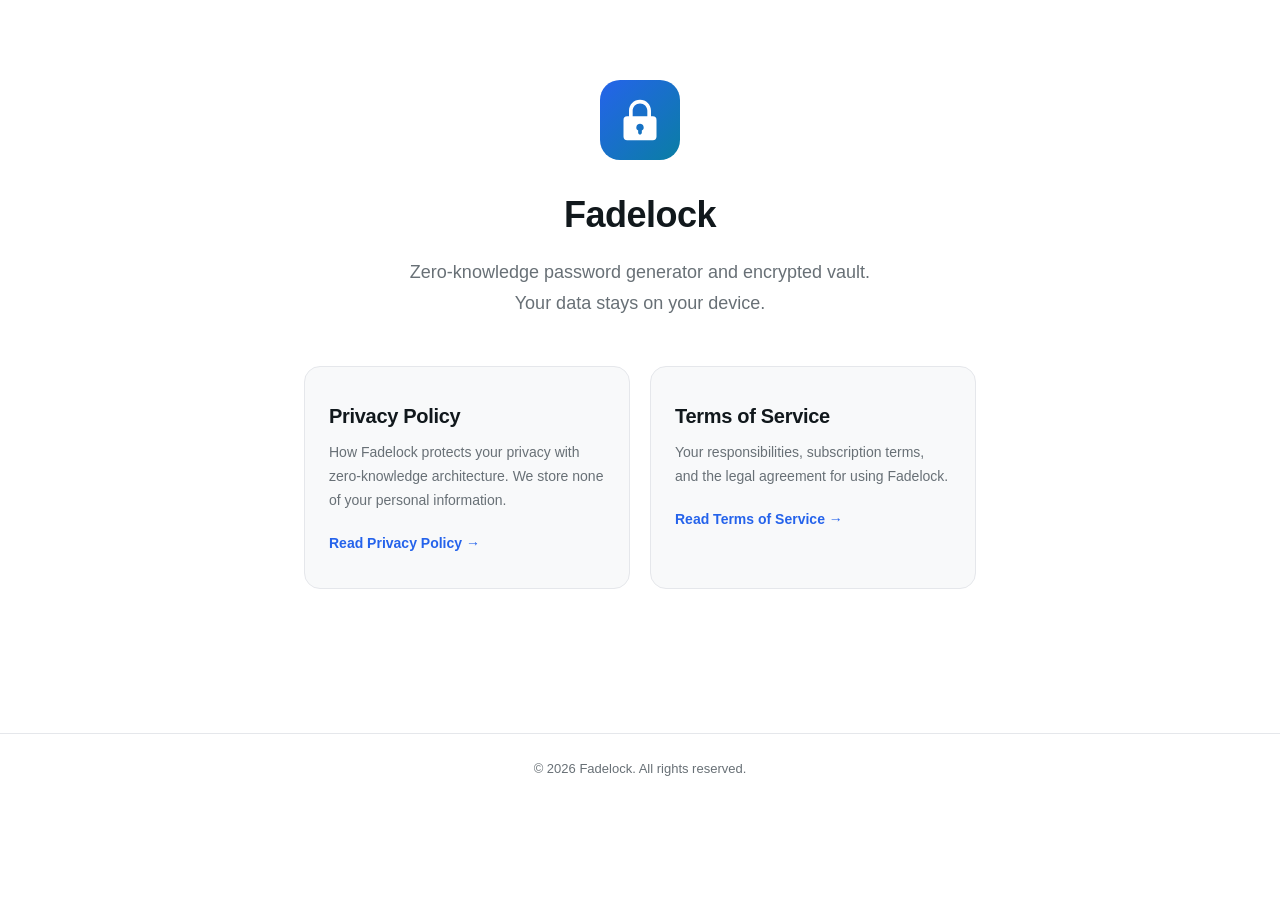
==== index.html @ 6b2c7a7b "Add Privacy Policy, Terms of Service, and landing page" ====
<!DOCTYPE html>
<html lang="en">
<head>
  <meta charset="UTF-8">
  <meta name="viewport" content="width=device-width, initial-scale=1.0">
  <title>Fadelock — Legal</title>
  <link rel="stylesheet" href="style.css">
</head>
<body>
  <div class="hero">
    <div class="hero-icon">
      <svg viewBox="0 0 24 24" xmlns="http://www.w3.org/2000/svg">
        <path d="M12 1C8.676 1 6 3.676 6 7v3H5a2 2 0 0 0-2 2v9a2 2 0 0 0 2 2h14a2 2 0 0 0 2-2v-9a2 2 0 0 0-2-2h-1V7c0-3.324-2.676-6-6-6zm0 2c2.276 0 4 1.724 4 4v3H8V7c0-2.276 1.724-4 4-4zm0 11a2 2 0 0 1 1 3.732V19a1 1 0 1 1-2 0v-1.268A2 2 0 0 1 12 14z"/>
      </svg>
    </div>
    <h1>Fadelock</h1>
    <p>Zero-knowledge password generator and encrypted vault. Your data stays on your device.</p>
  </div>

  <div class="cards">
    <a href="privacy-policy.html" class="card">
      <h2>Privacy Policy</h2>
      <p>How Fadelock protects your privacy with zero-knowledge architecture. We store none of your personal information.</p>
      <span class="arrow">Read Privacy Policy &rarr;</span>
    </a>
    <a href="terms-of-service.html" class="card">
      <h2>Terms of Service</h2>
      <p>Your responsibilities, subscription terms, and the legal agreement for using Fadelock.</p>
      <span class="arrow">Read Terms of Service &rarr;</span>
    </a>
  </div>

  <div class="footer">
    &copy; 2026 Fadelock. All rights reserved.
  </div>
</body>
</html>
---- style.css ----
:root {
  --bg: #ffffff;
  --fg: #11181C;
  --muted: #687076;
  --primary: #2563EB;
  --surface: #f8f9fa;
  --border: #e5e7eb;
  --accent: #0a7ea4;
}

@media (prefers-color-scheme: dark) {
  :root {
    --bg: #151718;
    --fg: #ECEDEE;
    --muted: #9BA1A6;
    --primary: #60a5fa;
    --surface: #1e2022;
    --border: #334155;
    --accent: #38bdf8;
  }
}

* {
  margin: 0;
  padding: 0;
  box-sizing: border-box;
}

body {
  font-family: -apple-system, BlinkMacSystemFont, "Segoe UI", Roboto, Helvetica, Arial, sans-serif;
  background: var(--bg);
  color: var(--fg);
  line-height: 1.7;
  font-size: 16px;
  -webkit-font-smoothing: antialiased;
}

.container {
  max-width: 720px;
  margin: 0 auto;
  padding: 48px 24px 80px;
}

.back-link {
  display: inline-block;
  margin-bottom: 32px;
  color: var(--primary);
  text-decoration: none;
  font-size: 14px;
  font-weight: 500;
}

.back-link:hover {
  text-decoration: underline;
}

h1 {
  font-size: 32px;
  font-weight: 700;
  margin-bottom: 8px;
  letter-spacing: -0.5px;
}

.subtitle {
  color: var(--muted);
  font-size: 14px;
  margin-bottom: 12px;
}

.effective-date {
  color: var(--muted);
  font-size: 13px;
  margin-bottom: 40px;
  padding-bottom: 24px;
  border-bottom: 1px solid var(--border);
}

h2 {
  font-size: 22px;
  font-weight: 600;
  margin-top: 48px;
  margin-bottom: 16px;
  letter-spacing: -0.3px;
}

h3 {
  font-size: 17px;
  font-weight: 600;
  margin-top: 28px;
  margin-bottom: 12px;
}

p {
  margin-bottom: 16px;
  color: var(--fg);
}

blockquote {
  background: var(--surface);
  border-left: 4px solid var(--accent);
  padding: 16px 20px;
  margin: 20px 0;
  border-radius: 0 8px 8px 0;
  font-size: 15px;
}

blockquote p {
  margin-bottom: 0;
}

blockquote strong {
  color: var(--fg);
}

table {
  width: 100%;
  border-collapse: collapse;
  margin: 20px 0;
  font-size: 14px;
  border-radius: 8px;
  overflow: hidden;
  border: 1px solid var(--border);
}

thead {
  background: var(--surface);
}

th {
  text-align: left;
  padding: 12px 16px;
  font-weight: 600;
  font-size: 13px;
  text-transform: uppercase;
  letter-spacing: 0.5px;
  color: var(--muted);
  border-bottom: 1px solid var(--border);
}

td {
  padding: 12px 16px;
  border-bottom: 1px solid var(--border);
  vertical-align: top;
}

tr:last-child td {
  border-bottom: none;
}

a {
  color: var(--primary);
  text-decoration: none;
}

a:hover {
  text-decoration: underline;
}

hr {
  border: none;
  border-top: 1px solid var(--border);
  margin: 48px 0;
}

.footer {
  margin-top: 64px;
  padding-top: 24px;
  border-top: 1px solid var(--border);
  color: var(--muted);
  font-size: 13px;
  text-align: center;
}

/* Landing page styles */
.hero {
  text-align: center;
  padding: 80px 24px 48px;
}

.hero-icon {
  width: 80px;
  height: 80px;
  margin: 0 auto 24px;
  background: linear-gradient(135deg, #2563EB, #0a7ea4);
  border-radius: 20px;
  display: flex;
  align-items: center;
  justify-content: center;
}

.hero-icon svg {
  width: 44px;
  height: 44px;
  fill: white;
}

.hero h1 {
  font-size: 36px;
  margin-bottom: 12px;
}

.hero p {
  color: var(--muted);
  font-size: 18px;
  max-width: 480px;
  margin: 0 auto;
}

.cards {
  display: flex;
  gap: 20px;
  max-width: 720px;
  margin: 0 auto;
  padding: 0 24px 80px;
}

.card {
  flex: 1;
  background: var(--surface);
  border: 1px solid var(--border);
  border-radius: 16px;
  padding: 32px 24px;
  text-decoration: none;
  color: var(--fg);
  transition: transform 0.15s ease, box-shadow 0.15s ease;
}

.card:hover {
  transform: translateY(-2px);
  box-shadow: 0 8px 24px rgba(0,0,0,0.08);
  text-decoration: none;
}

.card h2 {
  font-size: 20px;
  margin-top: 0;
  margin-bottom: 8px;
}

.card p {
  color: var(--muted);
  font-size: 14px;
  margin-bottom: 16px;
}

.card .arrow {
  color: var(--primary);
  font-size: 14px;
  font-weight: 600;
}

@media (max-width: 600px) {
  .cards {
    flex-direction: column;
  }
  .hero {
    padding: 48px 24px 32px;
  }
  .hero h1 {
    font-size: 28px;
  }
}
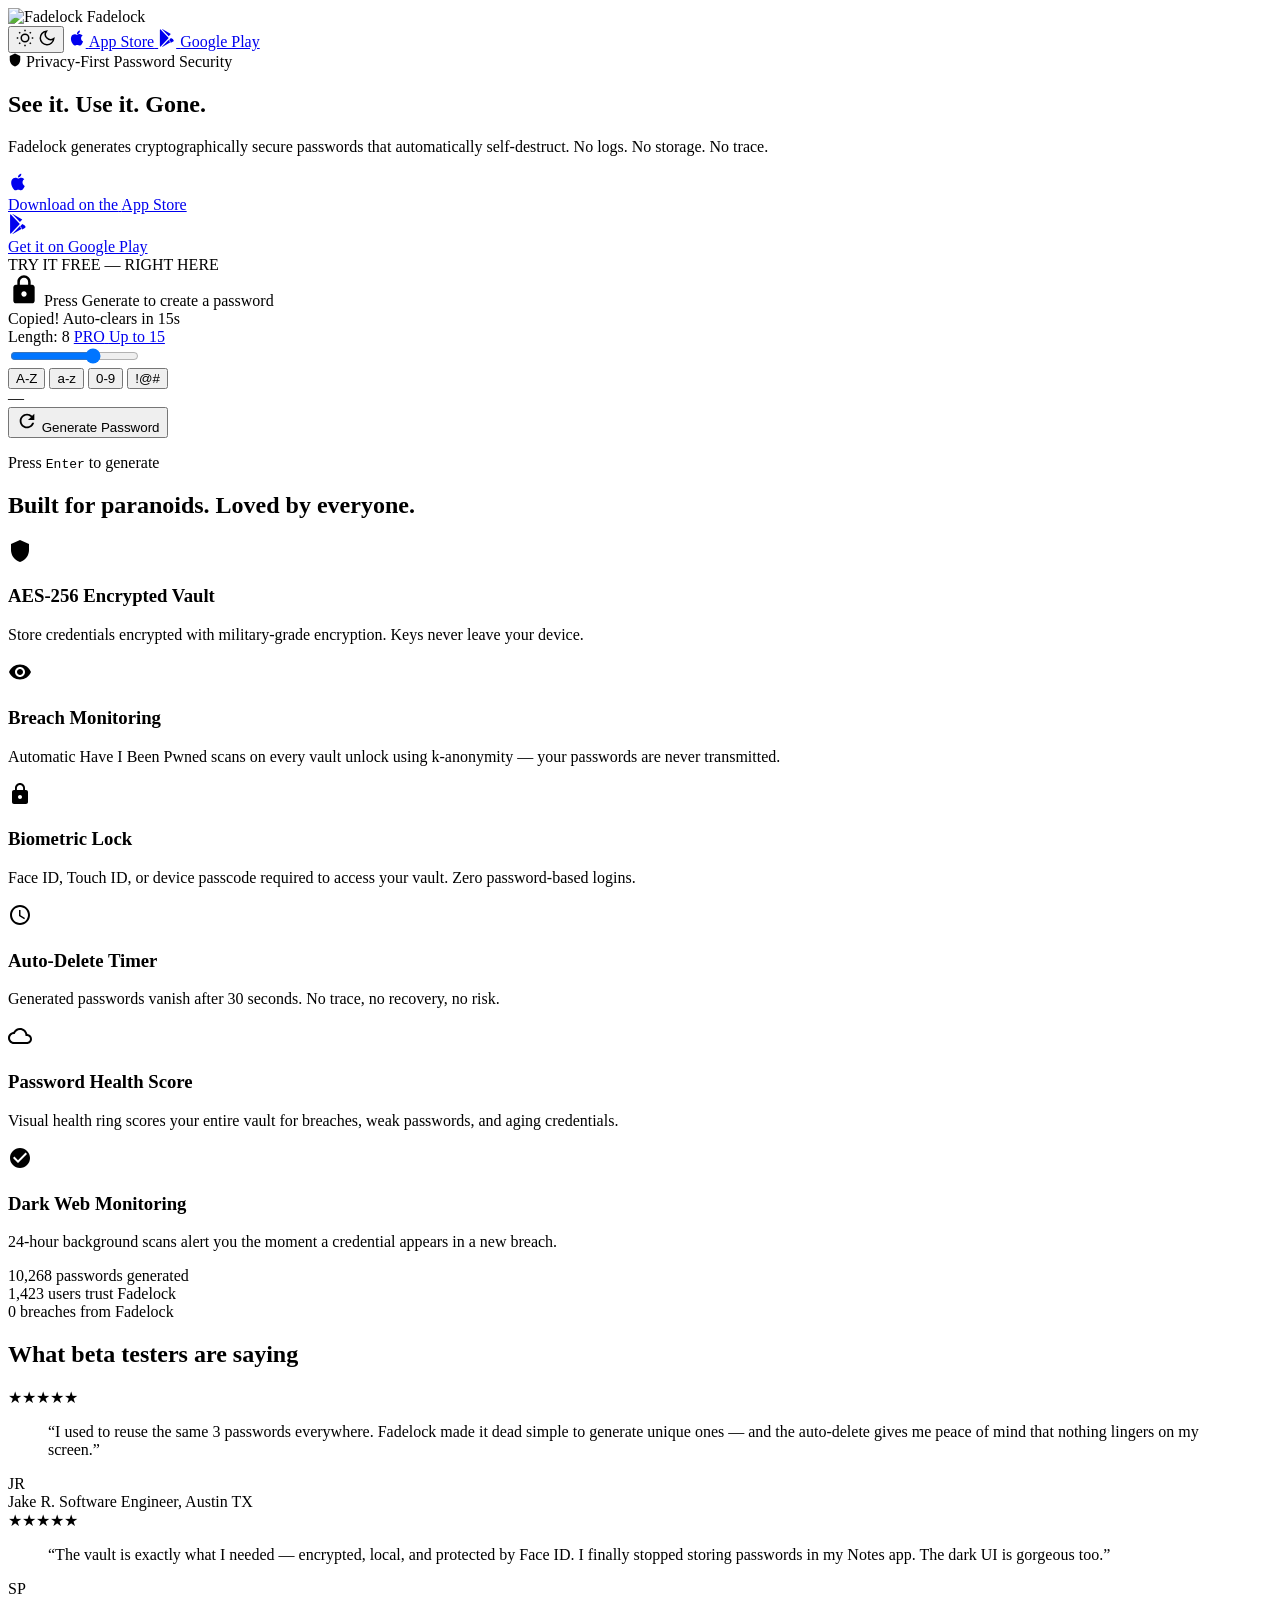
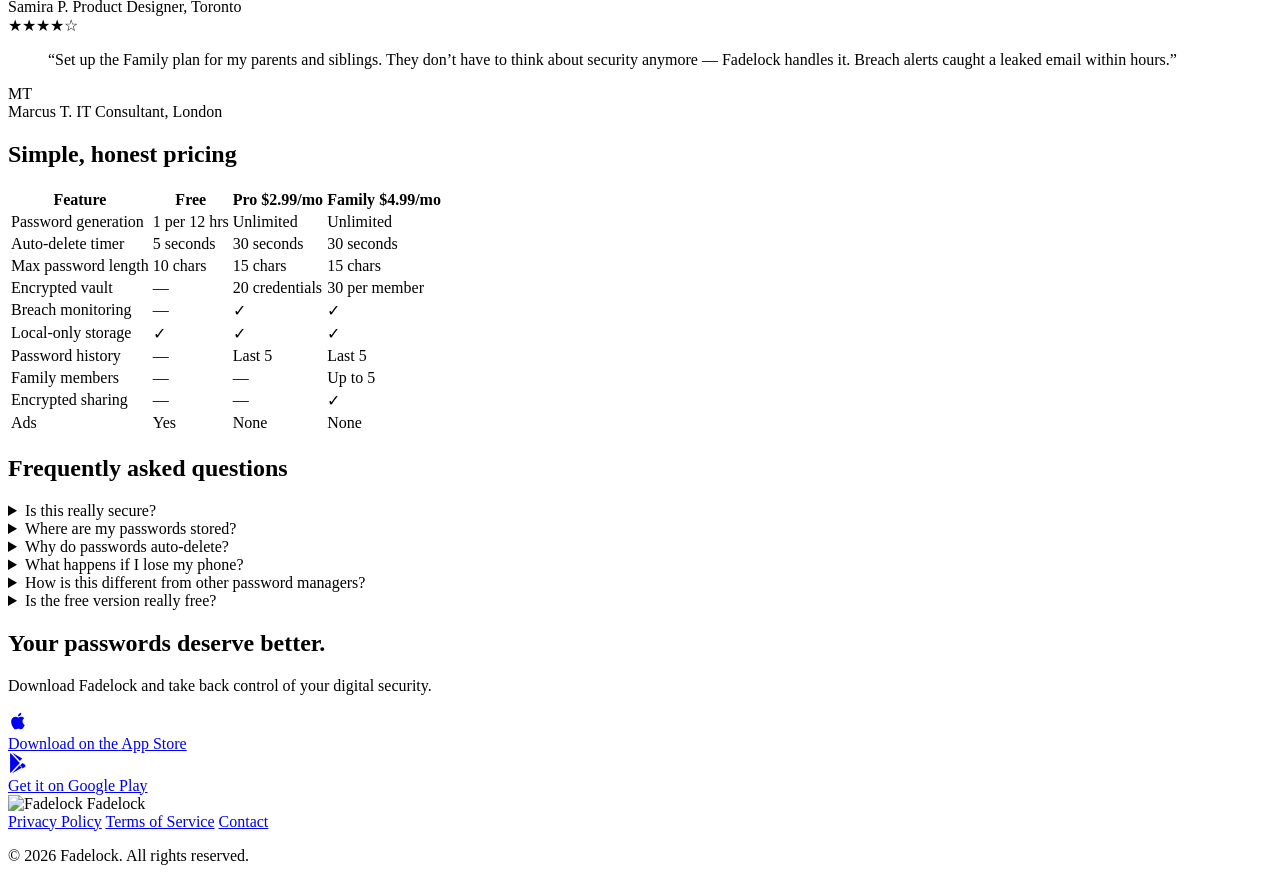
==== commit 7e4f65d0: "Update index.html" ====
--- a/index.html
+++ b/index.html
@@ -3,35 +3,691 @@
 <head>
   <meta charset="UTF-8">
   <meta name="viewport" content="width=device-width, initial-scale=1.0">
-  <title>Fadelock — Legal</title>
-  <link rel="stylesheet" href="style.css">
+  <title>Fadelock — Secure Password Generator</title>
+  <meta name="description" content="Generate cryptographically secure passwords that self-destruct. Free web password generator by Fadelock — zero-knowledge, no tracking, no accounts required.">
+  <meta name="keywords" content="password generator, secure password, random password, cryptographic, zero-knowledge, privacy, fadelock, encrypted vault">
+  <meta name="author" content="Fadelock">
+  <meta name="theme-color" content="#0D0F14">
+
+  <!-- Favicons -->
+  <link rel="icon" type="image/x-icon" href="favicon.ico">
+  <link rel="icon" type="image/png" sizes="32x32" href="favicon-32x32.png">
+  <link rel="icon" type="image/png" sizes="16x16" href="favicon-16x16.png">
+  <link rel="apple-touch-icon" sizes="180x180" href="apple-touch-icon.png">
+
+  <!-- Open Graph -->
+  <meta property="og:type" content="website">
+  <meta property="og:url" content="https://fadelock.app/">
+  <meta property="og:title" content="Fadelock — Secure Password Generator">
+  <meta property="og:description" content="Generate cryptographically secure passwords that self-destruct. Zero-knowledge, no tracking, no accounts. Download the app for unlimited generations and an encrypted vault.">
+  <meta property="og:image" content="https://fadelock.app/og-image.png">
+  <meta property="og:image:width" content="1200">
+  <meta property="og:image:height" content="630">
+  <meta property="og:site_name" content="Fadelock">
+
+  <!-- Twitter Card -->
+  <meta name="twitter:card" content="summary_large_image">
+  <meta name="twitter:title" content="Fadelock — Secure Password Generator">
+  <meta name="twitter:description" content="Generate cryptographically secure passwords that self-destruct. Zero-knowledge, no tracking, no accounts.">
+  <meta name="twitter:image" content="https://fadelock.app/og-image.png">
+
+  <!-- Canonical -->
+  <link rel="canonical" href="https://fadelock.app/">
+
+  <!-- JSON-LD Structured Data -->
+  <script type="application/ld+json">
+  {
+    "@context": "https://schema.org",
+    "@type": "WebApplication",
+    "name": "Fadelock Password Generator",
+    "url": "https://fadelock.app",
+    "description": "Generate cryptographically secure passwords that self-destruct. Zero-knowledge, no tracking, no accounts required.",
+    "applicationCategory": "SecurityApplication",
+    "operatingSystem": "Web",
+    "offers": {
+      "@type": "Offer",
+      "price": "0",
+      "priceCurrency": "USD"
+    },
+    "author": {
+      "@type": "Organization",
+      "name": "Fadelock",
+      "url": "https://fadelock.app",
+      "email": "fadelockapp@gmail.com"
+    },
+    "softwareApplication": [
+      {
+        "@type": "MobileApplication",
+        "name": "Fadelock",
+        "operatingSystem": "iOS",
+        "applicationCategory": "SecurityApplication",
+        "downloadUrl": "https://apps.apple.com/app/fadelock"
+      },
+      {
+        "@type": "MobileApplication",
+        "name": "Fadelock",
+        "operatingSystem": "Android",
+        "applicationCategory": "SecurityApplication",
+        "downloadUrl": "https://play.google.com/store/apps/details?id=com.Security340.fadelock"
+      }
+    ]
+  }
+  </script>
+
+  <!-- =============================================
+       Google Analytics 4
+       REPLACE "GA_MEASUREMENT_ID" with your actual ID (e.g., G-XXXXXXXXXX)
+       Find it at: https://analytics.google.com > Admin > Data Streams > Measurement ID
+       ============================================= -->
+  <script async src="https://www.googletagmanager.com/gtag/js?id=GA_MEASUREMENT_ID"></script>
+  <script>
+    window.dataLayer = window.dataLayer || [];
+    function gtag(){dataLayer.push(arguments);}
+    gtag('js', new Date());
+    gtag('config', 'GA_MEASUREMENT_ID');
+  </script>
+
+  <!-- =============================================
+       Google AdSense
+       REPLACE "ca-pub-XXXXXXXXXXXXXXXX" with your publisher ID
+       Find it at: https://adsense.google.com > Account > Publisher ID
+       ============================================= -->
+  <script async src="https://pagead2.googlesyndication.com/pagead/js/adsbygoogle.js?client=ca-pub-XXXXXXXXXXXXXXXX" crossorigin="anonymous"></script>
+
+  <!-- Fonts & Styles -->
+  <link rel="preconnect" href="https://fonts.googleapis.com">
+  <link rel="preconnect" href="https://fonts.gstatic.com" crossorigin>
+  <link href="https://fonts.googleapis.com/css2?family=Inter:wght@400;500;600;700;800;900&display=swap" rel="stylesheet">
+  <link rel="stylesheet" href="styles.css">
 </head>
 <body>
-  <div class="hero">
-    <div class="hero-icon">
-      <svg viewBox="0 0 24 24" xmlns="http://www.w3.org/2000/svg">
-        <path d="M12 1C8.676 1 6 3.676 6 7v3H5a2 2 0 0 0-2 2v9a2 2 0 0 0 2 2h14a2 2 0 0 0 2-2v-9a2 2 0 0 0-2-2h-1V7c0-3.324-2.676-6-6-6zm0 2c2.276 0 4 1.724 4 4v3H8V7c0-2.276 1.724-4 4-4zm0 11a2 2 0 0 1 1 3.732V19a1 1 0 1 1-2 0v-1.268A2 2 0 0 1 12 14z"/>
-      </svg>
-    </div>
-    <h1>Fadelock</h1>
-    <p>Zero-knowledge password generator and encrypted vault. Your data stays on your device.</p>
+  <!-- Header with store links -->
+  <header class="header">
+    <div class="header-inner">
+      <div class="header-brand">
+        <img src="icon.png" alt="Fadelock" class="header-logo">
+        <span class="header-title">Fadelock</span>
+      </div>
+      <div class="header-links">
+        <button id="themeToggle" class="theme-toggle" title="Toggle light/dark mode" aria-label="Toggle theme">
+          <svg class="theme-icon-sun" viewBox="0 0 24 24" width="18" height="18" fill="none" stroke="currentColor" stroke-width="2"><circle cx="12" cy="12" r="5"/><line x1="12" y1="1" x2="12" y2="3"/><line x1="12" y1="21" x2="12" y2="23"/><line x1="4.22" y1="4.22" x2="5.64" y2="5.64"/><line x1="18.36" y1="18.36" x2="19.78" y2="19.78"/><line x1="1" y1="12" x2="3" y2="12"/><line x1="21" y1="12" x2="23" y2="12"/><line x1="4.22" y1="19.78" x2="5.64" y2="18.36"/><line x1="18.36" y1="5.64" x2="19.78" y2="4.22"/></svg>
+          <svg class="theme-icon-moon" viewBox="0 0 24 24" width="18" height="18" fill="none" stroke="currentColor" stroke-width="2"><path d="M21 12.79A9 9 0 1 1 11.21 3 7 7 0 0 0 21 12.79z"/></svg>
+        </button>
+        <a href="https://apps.apple.com/app/fadelock" target="_blank" rel="noopener" class="store-btn apple-btn" title="Download on the App Store">
+          <svg viewBox="0 0 24 24" width="18" height="18" fill="currentColor"><path d="M18.71 19.5c-.83 1.24-1.71 2.45-3.05 2.47-1.34.03-1.77-.79-3.29-.79-1.53 0-2 .77-3.27.82-1.31.05-2.3-1.32-3.14-2.53C4.25 17 2.94 12.45 4.7 9.39c.87-1.52 2.43-2.48 4.12-2.51 1.28-.02 2.5.87 3.29.87.78 0 2.26-1.07 3.8-.91.65.03 2.47.26 3.64 1.98-.09.06-2.17 1.28-2.15 3.81.03 3.02 2.65 4.03 2.68 4.04-.03.07-.42 1.44-1.38 2.83M13 3.5c.73-.83 1.94-1.46 2.94-1.5.13 1.17-.34 2.35-1.04 3.19-.69.85-1.83 1.51-2.95 1.42-.15-1.15.41-2.35 1.05-3.11z"/></svg>
+          <span>App Store</span>
+        </a>
+        <a href="https://play.google.com/store/apps/details?id=com.Security340.fadelock" target="_blank" rel="noopener" class="store-btn google-btn" title="Get it on Google Play">
+          <svg viewBox="0 0 24 24" width="18" height="18" fill="currentColor"><path d="M3.18 23.75c-.36-.17-.68-.52-.68-1.06V1.31c0-.54.32-.89.68-1.06l11.06 11.75L3.18 23.75zm1.4.87l12.52-7.24-2.76-2.93L4.58 24.62zm15.6-10.38c.6.34.82.82.82 1.26s-.22.92-.82 1.26l-2.96 1.71-3.03-3.22 3.03-3.22 2.96 1.71v.5zM4.58-.62l9.76 10.17 2.76-2.93L4.58-.62z"/></svg>
+          <span>Google Play</span>
+        </a>
+      </div>
+    </div>
+  </header>
+
+  <!-- Top ad banner -->
+  <div class="ad-slot ad-slot-top">
+    <ins class="adsbygoogle"
+         style="display:block"
+         data-ad-client="ca-pub-XXXXXXXXXXXXXXXX"
+         data-ad-slot="TOP_AD_SLOT_ID"
+         data-ad-format="auto"
+         data-full-width-responsive="true"></ins>
+    <script>(adsbygoogle = window.adsbygoogle || []).push({});</script>
   </div>
 
-  <div class="cards">
-    <a href="privacy-policy.html" class="card">
-      <h2>Privacy Policy</h2>
-      <p>How Fadelock protects your privacy with zero-knowledge architecture. We store none of your personal information.</p>
-      <span class="arrow">Read Privacy Policy &rarr;</span>
-    </a>
-    <a href="terms-of-service.html" class="card">
-      <h2>Terms of Service</h2>
-      <p>Your responsibilities, subscription terms, and the legal agreement for using Fadelock.</p>
-      <span class="arrow">Read Terms of Service &rarr;</span>
-    </a>
+  <!-- Hero Section -->
+  <section class="hero">
+    <div class="hero-inner">
+      <div class="hero-badge">
+        <svg viewBox="0 0 24 24" width="14" height="14" fill="currentColor"><path d="M12 1L3 5v6c0 5.55 3.84 10.74 9 12 5.16-1.26 9-6.45 9-12V5l-9-4z"/></svg>
+        <span>Privacy-First Password Security</span>
+      </div>
+      <h1 class="hero-title">See it. Use it. <span class="hero-accent">Gone.</span></h1>
+      <p class="hero-subtitle">Fadelock generates cryptographically secure passwords that automatically self-destruct. No logs. No storage. No trace.</p>
+      <div class="hero-store-buttons">
+        <a href="https://apps.apple.com/app/fadelock" target="_blank" rel="noopener" class="hero-store-btn">
+          <svg viewBox="0 0 24 24" width="20" height="20" fill="currentColor"><path d="M18.71 19.5c-.83 1.24-1.71 2.45-3.05 2.47-1.34.03-1.77-.79-3.29-.79-1.53 0-2 .77-3.27.82-1.31.05-2.3-1.32-3.14-2.53C4.25 17 2.94 12.45 4.7 9.39c.87-1.52 2.43-2.48 4.12-2.51 1.28-.02 2.5.87 3.29.87.78 0 2.26-1.07 3.8-.91.65.03 2.47.26 3.64 1.98-.09.06-2.17 1.28-2.15 3.81.03 3.02 2.65 4.03 2.68 4.04-.03.07-.42 1.44-1.38 2.83M13 3.5c.73-.83 1.94-1.46 2.94-1.5.13 1.17-.34 2.35-1.04 3.19-.69.85-1.83 1.51-2.95 1.42-.15-1.15.41-2.35 1.05-3.11z"/></svg>
+          <div class="hero-store-text">
+            <span class="hero-store-small">Download on the</span>
+            <span class="hero-store-name">App Store</span>
+          </div>
+        </a>
+        <a href="https://play.google.com/store/apps/details?id=com.Security340.fadelock" target="_blank" rel="noopener" class="hero-store-btn">
+          <svg viewBox="0 0 24 24" width="20" height="20" fill="currentColor"><path d="M3.18 23.75c-.36-.17-.68-.52-.68-1.06V1.31c0-.54.32-.89.68-1.06l11.06 11.75L3.18 23.75zm1.4.87l12.52-7.24-2.76-2.93L4.58 24.62zm15.6-10.38c.6.34.82.82.82 1.26s-.22.92-.82 1.26l-2.96 1.71-3.03-3.22 3.03-3.22 2.96 1.71v.5zM4.58-.62l9.76 10.17 2.76-2.93L4.58-.62z"/></svg>
+          <div class="hero-store-text">
+            <span class="hero-store-small">Get it on</span>
+            <span class="hero-store-name">Google Play</span>
+          </div>
+        </a>
+      </div>
+    </div>
+  </section>
+
+  <!-- Main content -->
+  <main class="main">
+    <div class="content-wrapper">
+      <!-- Left sidebar ad (desktop only) -->
+      <aside class="ad-slot ad-slot-sidebar ad-slot-left">
+        <ins class="adsbygoogle"
+             style="display:block"
+             data-ad-client="ca-pub-XXXXXXXXXXXXXXXX"
+             data-ad-slot="LEFT_SIDEBAR_AD_SLOT_ID"
+             data-ad-format="vertical"
+             data-full-width-responsive="false"></ins>
+        <script>(adsbygoogle = window.adsbygoogle || []).push({});</script>
+      </aside>
+
+      <!-- Generator card -->
+      <section class="generator-section">
+        <div class="section-label">TRY IT FREE &mdash; RIGHT HERE</div>
+        <div class="generator-card">
+          <!-- Password display -->
+          <div class="password-display" id="passwordDisplay">
+            <div class="password-empty" id="passwordEmpty">
+              <svg viewBox="0 0 24 24" width="32" height="32" fill="currentColor" class="lock-icon"><path d="M18 8h-1V6c0-2.76-2.24-5-5-5S7 3.24 7 6v2H6c-1.1 0-2 .9-2 2v10c0 1.1.9 2 2 2h12c1.1 0 2-.9 2-2V10c0-1.1-.9-2-2-2zM12 17c-1.1 0-2-.9-2-2s.9-2 2-2 2 .9 2 2-.9 2-2 2zm3.1-9H8.9V6c0-1.71 1.39-3.1 3.1-3.1s3.1 1.39 3.1 3.1v2z"/></svg>
+              <span>Press Generate to create a password</span>
+            </div>
+            <div class="password-value-wrapper" id="passwordWrapper" style="display:none;">
+              <span class="password-value" id="passwordValue"></span>
+              <button class="copy-btn" id="copyBtn" title="Copy to clipboard">
+                <svg class="copy-icon-copy" viewBox="0 0 24 24" width="20" height="20" fill="currentColor"><path d="M16 1H4c-1.1 0-2 .9-2 2v14h2V3h12V1zm3 4H8c-1.1 0-2 .9-2 2v14c0 1.1.9 2 2 2h11c1.1 0 2-.9 2-2V7c0-1.1-.9-2-2-2zm0 16H8V7h11v14z"/></svg>
+                <svg class="copy-icon-check" viewBox="0 0 24 24" width="20" height="20" fill="currentColor"><path d="M9 16.17L4.83 12l-1.42 1.41L9 19 21 7l-1.41-1.41L9 16.17z"/></svg>
+              </button>
+            </div>
+            <div class="copy-toast" id="copyToast">Copied! Auto-clears in 15s</div>
+          </div>
+
+          <!-- Timer bar -->
+          <div class="timer-bar-container" id="timerBarContainer" style="display:none;">
+            <div class="timer-bar" id="timerBar"></div>
+            <span class="timer-text" id="timerText">5s</span>
+          </div>
+
+
+          <!-- Length slider -->
+          <div class="control-group">
+            <div class="control-label-row">
+              <label class="control-label">Length: <span class="length-value" id="lengthValue">8</span></label>
+              <a href="#download" class="pro-badge-link">
+                <span class="pro-badge">PRO</span>
+                <span class="pro-badge-text">Up to 15</span>
+              </a>
+            </div>
+            <input type="range" id="lengthSlider" min="4" max="10" value="8" class="length-slider">
+          </div>
+
+          <!-- Character toggles -->
+          <div class="control-group">
+            <div class="toggle-grid">
+              <button class="toggle-chip active" id="toggleUpper" data-option="uppercase">A-Z</button>
+              <button class="toggle-chip active" id="toggleLower" data-option="lowercase">a-z</button>
+              <button class="toggle-chip active" id="toggleNumbers" data-option="numbers">0-9</button>
+              <button class="toggle-chip" id="toggleSymbols" data-option="symbols">!@#</button>
+            </div>
+          </div>
+
+          <!-- Strength indicator -->
+          <div class="strength-row" id="strengthRow">
+            <div class="strength-inline">
+              <div class="strength-segments">
+                <div class="strength-segment" id="seg1"></div>
+                <div class="strength-segment" id="seg2"></div>
+                <div class="strength-segment" id="seg3"></div>
+                <div class="strength-segment" id="seg4"></div>
+              </div>
+              <span class="strength-label" id="strengthLabel" title="">&mdash;</span>
+            </div>
+          </div>
+
+          <!-- Generate button / Cooldown -->
+          <div class="generate-area">
+            <button class="generate-btn" id="generateBtn">
+              <svg viewBox="0 0 24 24" width="22" height="22" fill="currentColor"><path d="M17.65 6.35A7.958 7.958 0 0012 4c-4.42 0-7.99 3.58-7.99 8s3.57 8 7.99 8c3.73 0 6.84-2.55 7.73-6h-2.08A5.99 5.99 0 0112 18c-3.31 0-6-2.69-6-6s2.69-6 6-6c1.66 0 3.14.69 4.22 1.78L13 11h7V4l-2.35 2.35z"/></svg>
+              <span>Generate Password</span>
+            </button>
+            <p class="keyboard-hint">Press <kbd>Enter</kbd> to generate</p>
+            <div class="cooldown-display" id="cooldownDisplay" style="display:none;">
+              <div class="cooldown-icon">
+                <svg viewBox="0 0 24 24" width="24" height="24" fill="currentColor"><path d="M11.99 2C6.47 2 2 6.48 2 12s4.47 10 9.99 10C17.52 22 22 17.52 22 12S17.52 2 11.99 2zM12 20c-4.42 0-8-3.58-8-8s3.58-8 8-8 8 3.58 8 8-3.58 8-8 8zm.5-13H11v6l5.25 3.15.75-1.23-4.5-2.67z"/></svg>
+              </div>
+              <div class="cooldown-info">
+                <span class="cooldown-label">Next generation available in</span>
+                <span class="cooldown-timer" id="cooldownTimer">00:00:00</span>
+              </div>
+            </div>
+          </div>
+        </div>
+
+        <!-- Middle ad (mobile only) -->
+        <div class="ad-slot ad-slot-middle">
+          <ins class="adsbygoogle"
+               style="display:block"
+               data-ad-client="ca-pub-XXXXXXXXXXXXXXXX"
+               data-ad-slot="MIDDLE_AD_SLOT_ID"
+               data-ad-format="auto"
+               data-full-width-responsive="true"></ins>
+          <script>(adsbygoogle = window.adsbygoogle || []).push({});</script>
+        </div>
+      </section>
+
+      <!-- Right sidebar ad (desktop only) -->
+      <aside class="ad-slot ad-slot-sidebar ad-slot-right">
+        <ins class="adsbygoogle"
+             style="display:block"
+             data-ad-client="ca-pub-XXXXXXXXXXXXXXXX"
+             data-ad-slot="RIGHT_SIDEBAR_AD_SLOT_ID"
+             data-ad-format="vertical"
+             data-full-width-responsive="false"></ins>
+        <script>(adsbygoogle = window.adsbygoogle || []).push({});</script>
+      </aside>
+    </div>
+  </main>
+
+  <!-- Features Section -->
+  <section class="features-section">
+    <h2 class="section-title">Built for paranoids. Loved by everyone.</h2>
+    <div class="features-grid">
+      <div class="feature-card">
+        <div class="feature-icon feature-icon-blue">
+          <svg viewBox="0 0 24 24" width="24" height="24" fill="currentColor"><path d="M12 1L3 5v6c0 5.55 3.84 10.74 9 12 5.16-1.26 9-6.45 9-12V5l-9-4z"/></svg>
+        </div>
+        <h3>AES-256 Encrypted Vault</h3>
+        <p>Store credentials encrypted with military-grade encryption. Keys never leave your device.</p>
+      </div>
+      <div class="feature-card">
+        <div class="feature-icon feature-icon-green">
+          <svg viewBox="0 0 24 24" width="24" height="24" fill="currentColor"><path d="M12 4.5C7 4.5 2.73 7.61 1 12c1.73 4.39 6 7.5 11 7.5s9.27-3.11 11-7.5c-1.73-4.39-6-7.5-11-7.5zM12 17c-2.76 0-5-2.24-5-5s2.24-5 5-5 5 2.24 5 5-2.24 5-5 5zm0-8c-1.66 0-3 1.34-3 3s1.34 3 3 3 3-1.34 3-3-1.34-3-3-3z"/></svg>
+        </div>
+        <h3>Breach Monitoring</h3>
+        <p>Automatic Have I Been Pwned scans on every vault unlock using k-anonymity — your passwords are never transmitted.</p>
+      </div>
+      <div class="feature-card">
+        <div class="feature-icon feature-icon-purple">
+          <svg viewBox="0 0 24 24" width="24" height="24" fill="currentColor"><path d="M18 8h-1V6c0-2.76-2.24-5-5-5S7 3.24 7 6v2H6c-1.1 0-2 .9-2 2v10c0 1.1.9 2 2 2h12c1.1 0 2-.9 2-2V10c0-1.1-.9-2-2-2zM12 17c-1.1 0-2-.9-2-2s.9-2 2-2 2 .9 2 2-.9 2-2 2zm3.1-9H8.9V6c0-1.71 1.39-3.1 3.1-3.1s3.1 1.39 3.1 3.1v2z"/></svg>
+        </div>
+        <h3>Biometric Lock</h3>
+        <p>Face ID, Touch ID, or device passcode required to access your vault. Zero password-based logins.</p>
+      </div>
+      <div class="feature-card">
+        <div class="feature-icon feature-icon-yellow">
+          <svg viewBox="0 0 24 24" width="24" height="24" fill="currentColor"><path d="M11.99 2C6.47 2 2 6.48 2 12s4.47 10 9.99 10C17.52 22 22 17.52 22 12S17.52 2 11.99 2zM12 20c-4.42 0-8-3.58-8-8s3.58-8 8-8 8 3.58 8 8-3.58 8-8 8zm.5-13H11v6l5.25 3.15.75-1.23-4.5-2.67z"/></svg>
+        </div>
+        <h3>Auto-Delete Timer</h3>
+        <p>Generated passwords vanish after 30 seconds. No trace, no recovery, no risk.</p>
+      </div>
+      <div class="feature-card">
+        <div class="feature-icon feature-icon-red">
+          <svg viewBox="0 0 24 24" width="24" height="24" fill="currentColor"><path d="M19.35 10.04C18.67 6.59 15.64 4 12 4 9.11 4 6.6 5.64 5.35 8.04 2.34 8.36 0 10.91 0 14c0 3.31 2.69 6 6 6h13c2.76 0 5-2.24 5-5 0-2.64-2.05-4.78-4.65-4.96zM19 18H6c-2.21 0-4-1.79-4-4s1.79-4 4-4h.71C7.37 7.69 9.48 6 12 6c3.04 0 5.5 2.46 5.5 5.5v.5H19c1.66 0 3 1.34 3 3s-1.34 3-3 3z"/></svg>
+        </div>
+        <h3>Password Health Score</h3>
+        <p>Visual health ring scores your entire vault for breaches, weak passwords, and aging credentials.</p>
+      </div>
+      <div class="feature-card">
+        <div class="feature-icon feature-icon-cyan">
+          <svg viewBox="0 0 24 24" width="24" height="24" fill="currentColor"><path d="M12 2C6.48 2 2 6.48 2 12s4.48 10 10 10 10-4.48 10-10S17.52 2 12 2zm-2 15l-5-5 1.41-1.41L10 14.17l7.59-7.59L19 8l-9 9z"/></svg>
+        </div>
+        <h3>Dark Web Monitoring</h3>
+        <p>24-hour background scans alert you the moment a credential appears in a new breach.</p>
+      </div>
+    </div>
+  </section>
+
+  <!-- Social Proof Counter -->
+  <section class="social-proof">
+    <div class="social-proof-inner">
+      <div class="proof-stat">
+        <span class="proof-number" id="passwordCount">0</span>
+        <span class="proof-label">passwords generated</span>
+      </div>
+      <div class="proof-stat">
+        <span class="proof-number" id="userCount">0</span>
+        <span class="proof-label">users trust Fadelock</span>
+      </div>
+      <div class="proof-stat">
+        <span class="proof-number">0</span>
+        <span class="proof-label">breaches from Fadelock</span>
+      </div>
+    </div>
+  </section>
+
+  <!-- Testimonials Section -->
+  <section class="testimonials-section">
+    <h2 class="section-title">What beta testers are saying</h2>
+    <div class="testimonials-grid">
+      <div class="testimonial-card">
+        <div class="testimonial-stars">&#9733;&#9733;&#9733;&#9733;&#9733;</div>
+        <blockquote class="testimonial-quote">&ldquo;I used to reuse the same 3 passwords everywhere. Fadelock made it dead simple to generate unique ones &mdash; and the auto-delete gives me peace of mind that nothing lingers on my screen.&rdquo;</blockquote>
+        <div class="testimonial-author">
+          <div class="testimonial-avatar">JR</div>
+          <div class="testimonial-info">
+            <span class="testimonial-name">Jake R.</span>
+            <span class="testimonial-role">Software Engineer, Austin TX</span>
+          </div>
+        </div>
+      </div>
+      <div class="testimonial-card">
+        <div class="testimonial-stars">&#9733;&#9733;&#9733;&#9733;&#9733;</div>
+        <blockquote class="testimonial-quote">&ldquo;The vault is exactly what I needed &mdash; encrypted, local, and protected by Face ID. I finally stopped storing passwords in my Notes app. The dark UI is gorgeous too.&rdquo;</blockquote>
+        <div class="testimonial-author">
+          <div class="testimonial-avatar">SP</div>
+          <div class="testimonial-info">
+            <span class="testimonial-name">Samira P.</span>
+            <span class="testimonial-role">Product Designer, Toronto</span>
+          </div>
+        </div>
+      </div>
+      <div class="testimonial-card">
+        <div class="testimonial-stars">&#9733;&#9733;&#9733;&#9733;&#9734;</div>
+        <blockquote class="testimonial-quote">&ldquo;Set up the Family plan for my parents and siblings. They don&rsquo;t have to think about security anymore &mdash; Fadelock handles it. Breach alerts caught a leaked email within hours.&rdquo;</blockquote>
+        <div class="testimonial-author">
+          <div class="testimonial-avatar">MT</div>
+          <div class="testimonial-info">
+            <span class="testimonial-name">Marcus T.</span>
+            <span class="testimonial-role">IT Consultant, London</span>
+          </div>
+        </div>
+      </div>
+    </div>
+  </section>
+
+  <!-- Pricing Section -->
+  <section class="pricing-section">
+    <h2 class="section-title">Simple, honest pricing</h2>
+    <div class="pricing-table-wrapper">
+      <table class="pricing-table">
+        <thead>
+          <tr>
+            <th class="pricing-feature-col">Feature</th>
+            <th class="pricing-plan-col">Free</th>
+            <th class="pricing-plan-col pricing-highlight">Pro <span class="pricing-price">$2.99/mo</span></th>
+            <th class="pricing-plan-col pricing-highlight-family">Family <span class="pricing-price">$4.99/mo</span></th>
+          </tr>
+        </thead>
+        <tbody>
+          <tr>
+            <td>Password generation</td>
+            <td>1 per 12 hrs</td>
+            <td>Unlimited</td>
+            <td>Unlimited</td>
+          </tr>
+          <tr>
+            <td>Auto-delete timer</td>
+            <td>5 seconds</td>
+            <td>30 seconds</td>
+            <td>30 seconds</td>
+          </tr>
+          <tr>
+            <td>Max password length</td>
+            <td>10 chars</td>
+            <td>15 chars</td>
+            <td>15 chars</td>
+          </tr>
+          <tr>
+            <td>Encrypted vault</td>
+            <td>&mdash;</td>
+            <td>20 credentials</td>
+            <td>30 per member</td>
+          </tr>
+          <tr>
+            <td>Breach monitoring</td>
+            <td>&mdash;</td>
+            <td><span class="check-mark">&#10003;</span></td>
+            <td><span class="check-mark">&#10003;</span></td>
+          </tr>
+          <tr>
+           <td>Local-only storage</td>
+<td><span class="check-mark">&#10003;</span></td>
+<td><span class="check-mark">&#10003;</span></td>
+<td><span class="check-mark">&#10003;</span></td>
+          </tr>
+          <tr>
+            <td>Password history</td>
+            <td>&mdash;</td>
+            <td>Last 5</td>
+            <td>Last 5</td>
+          </tr>
+          <tr>
+            <td>Family members</td>
+            <td>&mdash;</td>
+            <td>&mdash;</td>
+            <td>Up to 5</td>
+          </tr>
+          <tr>
+            <td>Encrypted sharing</td>
+            <td>&mdash;</td>
+            <td>&mdash;</td>
+            <td><span class="check-mark">&#10003;</span></td>
+          </tr>
+          <tr>
+            <td>Ads</td>
+            <td>Yes</td>
+            <td>None</td>
+            <td>None</td>
+          </tr>
+        </tbody>
+      </table>
+    </div>
+  </section>
+
+  <!-- FAQ Section -->
+  <section class="faq-section">
+    <h2 class="section-title">Frequently asked questions</h2>
+    <div class="faq-list">
+      <details class="faq-item">
+        <summary class="faq-question">Is this really secure?</summary>
+        <p class="faq-answer">Yes. Fadelock uses the Web Crypto API (browser) and platform-native cryptographic libraries (mobile) to generate truly random passwords. We never transmit, store, or log any generated password. Everything happens locally on your device.</p>
+      </details>
+      <details class="faq-item">
+        <summary class="faq-question">Where are my passwords stored?</summary>
+        <p class="faq-answer">Vault passwords are encrypted with AES-256 and stored exclusively on your device. The encryption key is derived from your biometric authentication and never leaves your phone. We have zero access to your credentials.</p>
+      </details>
+      <details class="faq-item">
+        <summary class="faq-question">Why do passwords auto-delete?</summary>
+        <p class="faq-answer">Auto-delete ensures that generated passwords don't linger in memory or on screen where they could be seen by others. Free users get 5 seconds to copy; Pro users get 30 seconds. After that, the password is permanently erased.</p>
+      </details>
+      <details class="faq-item">
+        <summary class="faq-question">What happens if I lose my phone?</summary>
+        <p class="faq-answer">Your vault is protected by biometric authentication (Face ID / fingerprint). Without your biometrics, the encrypted data is unreadable. Your vault never leaves your device — to move it, you create an encrypted backup file that you control and restore it yourself.</p>
+      </details>
+      <details class="faq-item">
+        <summary class="faq-question">How is this different from other password managers?</summary>
+        <p class="faq-answer">Fadelock is privacy-first by design. Unlike cloud-based managers, your master password and encryption keys never touch our servers. We use k-anonymity for breach checks so your passwords are never transmitted, even in hashed form.</p>
+      </details>
+      <details class="faq-item">
+        <summary class="faq-question">Is the free version really free?</summary>
+        <p class="faq-answer">Yes. The free tier gives you 1 password generation every 12 hours with up to 10 characters. There are no hidden fees. Pro ($2.99/mo) unlocks unlimited generations, 15-character passwords, the encrypted vault, breach monitoring, and removes all ads.</p>
+      </details>
+    </div>
+  </section>
+
+  <!-- Final CTA -->
+  <section class="final-cta" id="download">
+    <h2 class="cta-title">Your passwords deserve better.</h2>
+    <p class="cta-subtitle">Download Fadelock and take back control of your digital security.</p>
+    <div class="cta-buttons-final">
+      <a href="https://apps.apple.com/app/fadelock" target="_blank" rel="noopener" class="hero-store-btn">
+        <svg viewBox="0 0 24 24" width="20" height="20" fill="currentColor"><path d="M18.71 19.5c-.83 1.24-1.71 2.45-3.05 2.47-1.34.03-1.77-.79-3.29-.79-1.53 0-2 .77-3.27.82-1.31.05-2.3-1.32-3.14-2.53C4.25 17 2.94 12.45 4.7 9.39c.87-1.52 2.43-2.48 4.12-2.51 1.28-.02 2.5.87 3.29.87.78 0 2.26-1.07 3.8-.91.65.03 2.47.26 3.64 1.98-.09.06-2.17 1.28-2.15 3.81.03 3.02 2.65 4.03 2.68 4.04-.03.07-.42 1.44-1.38 2.83M13 3.5c.73-.83 1.94-1.46 2.94-1.5.13 1.17-.34 2.35-1.04 3.19-.69.85-1.83 1.51-2.95 1.42-.15-1.15.41-2.35 1.05-3.11z"/></svg>
+        <div class="hero-store-text">
+          <span class="hero-store-small">Download on the</span>
+          <span class="hero-store-name">App Store</span>
+        </div>
+      </a>
+      <a href="https://play.google.com/store/apps/details?id=com.Security340.fadelock" target="_blank" rel="noopener" class="hero-store-btn">
+        <svg viewBox="0 0 24 24" width="20" height="20" fill="currentColor"><path d="M3.18 23.75c-.36-.17-.68-.52-.68-1.06V1.31c0-.54.32-.89.68-1.06l11.06 11.75L3.18 23.75zm1.4.87l12.52-7.24-2.76-2.93L4.58 24.62zm15.6-10.38c.6.34.82.82.82 1.26s-.22.92-.82 1.26l-2.96 1.71-3.03-3.22 3.03-3.22 2.96 1.71v.5zM4.58-.62l9.76 10.17 2.76-2.93L4.58-.62z"/></svg>
+        <div class="hero-store-text">
+          <span class="hero-store-small">Get it on</span>
+          <span class="hero-store-name">Google Play</span>
+        </div>
+      </a>
+    </div>
+  </section>
+
+  <!-- Bottom ad banner -->
+  <div class="ad-slot ad-slot-bottom">
+    <ins class="adsbygoogle"
+         style="display:block"
+         data-ad-client="ca-pub-XXXXXXXXXXXXXXXX"
+         data-ad-slot="BOTTOM_AD_SLOT_ID"
+         data-ad-format="auto"
+         data-full-width-responsive="true"></ins>
+    <script>(adsbygoogle = window.adsbygoogle || []).push({});</script>
   </div>
 
-  <div class="footer">
-    &copy; 2026 Fadelock. All rights reserved.
-  </div>
+  <!-- Footer -->
+  <footer class="footer">
+    <div class="footer-inner">
+      <div class="footer-brand">
+        <img src="icon.png" alt="Fadelock" class="footer-logo">
+        <span>Fadelock</span>
+      </div>
+      <div class="footer-links">
+        <a href="privacy.html">Privacy Policy</a>
+        <a href="terms.html">Terms of Service</a>
+        <a href="mailto:fadelockapp@gmail.com">Contact</a>
+      </div>
+      <p class="footer-copy">&copy; 2026 Fadelock. All rights reserved.</p>
+    </div>
+  </footer>
+
+  <!-- Analytics event tracking -->
+  <script>
+    document.addEventListener('DOMContentLoaded', function() {
+      var genBtn = document.getElementById('generateBtn');
+      if (genBtn) {
+        genBtn.addEventListener('click', function() {
+          if (typeof gtag === 'function') {
+            gtag('event', 'generate_password', { event_category: 'engagement', event_label: 'web_generator' });
+          }
+        });
+      }
+      var copyBtn = document.getElementById('copyBtn');
+      if (copyBtn) {
+        copyBtn.addEventListener('click', function() {
+          if (typeof gtag === 'function') {
+            gtag('event', 'copy_password', { event_category: 'engagement', event_label: 'web_generator' });
+          }
+        });
+      }
+      document.querySelectorAll('.store-btn, .hero-store-btn').forEach(function(link) {
+        link.addEventListener('click', function() {
+          if (typeof gtag === 'function') {
+            var store = link.href.includes('apple') ? 'app_store' : 'google_play';
+            gtag('event', 'click_store_link', { event_category: 'conversion', event_label: store });
+          }
+        });
+      });
+      // Pro badge click tracking
+      var proBadge = document.querySelector('.pro-badge-link');
+      if (proBadge) {
+        proBadge.addEventListener('click', function() {
+          if (typeof gtag === 'function') {
+            gtag('event', 'click_pro_badge', { event_category: 'conversion', event_label: 'upgrade_interest' });
+          }
+        });
+      }
+    });
+  </script>
+
+  <!-- Theme Toggle Script -->
+  <script>
+    (function() {
+      var toggle = document.getElementById('themeToggle');
+      var html = document.documentElement;
+      var storageKey = 'fadelock_theme';
+
+      // Load saved preference (default: dark)
+      var saved = localStorage.getItem(storageKey);
+      if (saved === 'light') {
+        html.setAttribute('data-theme', 'light');
+      }
+
+      toggle.addEventListener('click', function() {
+        var isLight = html.getAttribute('data-theme') === 'light';
+        if (isLight) {
+          html.removeAttribute('data-theme');
+          localStorage.setItem(storageKey, 'dark');
+        } else {
+          html.setAttribute('data-theme', 'light');
+          localStorage.setItem(storageKey, 'light');
+        }
+        // GA tracking
+        if (typeof gtag === 'function') {
+          gtag('event', 'toggle_theme', { event_category: 'engagement', event_label: isLight ? 'dark' : 'light' });
+        }
+      });
+    })();
+  </script>
+
+  <!-- Social Proof Counter Script -->
+  <script>
+    (function() {
+      // Simulated counter based on a seed date + localStorage increments
+      var LAUNCH_DATE = new Date('2025-06-01').getTime();
+      var now = Date.now();
+      var daysSinceLaunch = Math.floor((now - LAUNCH_DATE) / (1000 * 60 * 60 * 24));
+
+      // Base counts that grow over time (seeded growth)
+      var basePasswords = 8420 + (daysSinceLaunch * 37);
+      var baseUsers = 1240 + (daysSinceLaunch * 5);
+
+      // Add local user's generations to the count
+      var localGens = parseInt(localStorage.getItem('fadelock_total_gens') || '0', 10);
+      var totalPasswords = basePasswords + localGens;
+
+      // Animate counting up
+      function animateCount(el, target, duration) {
+        var start = 0;
+        var startTime = null;
+        function step(timestamp) {
+          if (!startTime) startTime = timestamp;
+          var progress = Math.min((timestamp - startTime) / duration, 1);
+          var current = Math.floor(progress * target);
+          el.textContent = current.toLocaleString();
+          if (progress < 1) {
+            requestAnimationFrame(step);
+          } else {
+            el.textContent = target.toLocaleString();
+          }
+        }
+        requestAnimationFrame(step);
+      }
+
+      // Start animation when section is visible
+      var observer = new IntersectionObserver(function(entries) {
+        entries.forEach(function(entry) {
+          if (entry.isIntersecting) {
+            var pwEl = document.getElementById('passwordCount');
+            var userEl = document.getElementById('userCount');
+            if (pwEl) animateCount(pwEl, totalPasswords, 1500);
+            if (userEl) animateCount(userEl, baseUsers, 1500);
+            observer.disconnect();
+          }
+        });
+      }, { threshold: 0.3 });
+
+      var section = document.querySelector('.social-proof');
+      if (section) observer.observe(section);
+    })();
+  </script>
+
+  <!-- Testimonial Fade-Up Animation -->
+  <script>
+    (function() {
+      var cards = document.querySelectorAll('.testimonial-card');
+      if (!cards.length) return;
+      var observer = new IntersectionObserver(function(entries) {
+        entries.forEach(function(entry) {
+          if (entry.isIntersecting) {
+            entry.target.classList.add('visible');
+            observer.unobserve(entry.target);
+          }
+        });
+      }, { threshold: 0.15 });
+      cards.forEach(function(card) { observer.observe(card); });
+    })();
+  </script>
+
+  <script src="generator.js"></script>
 </body>
 </html>
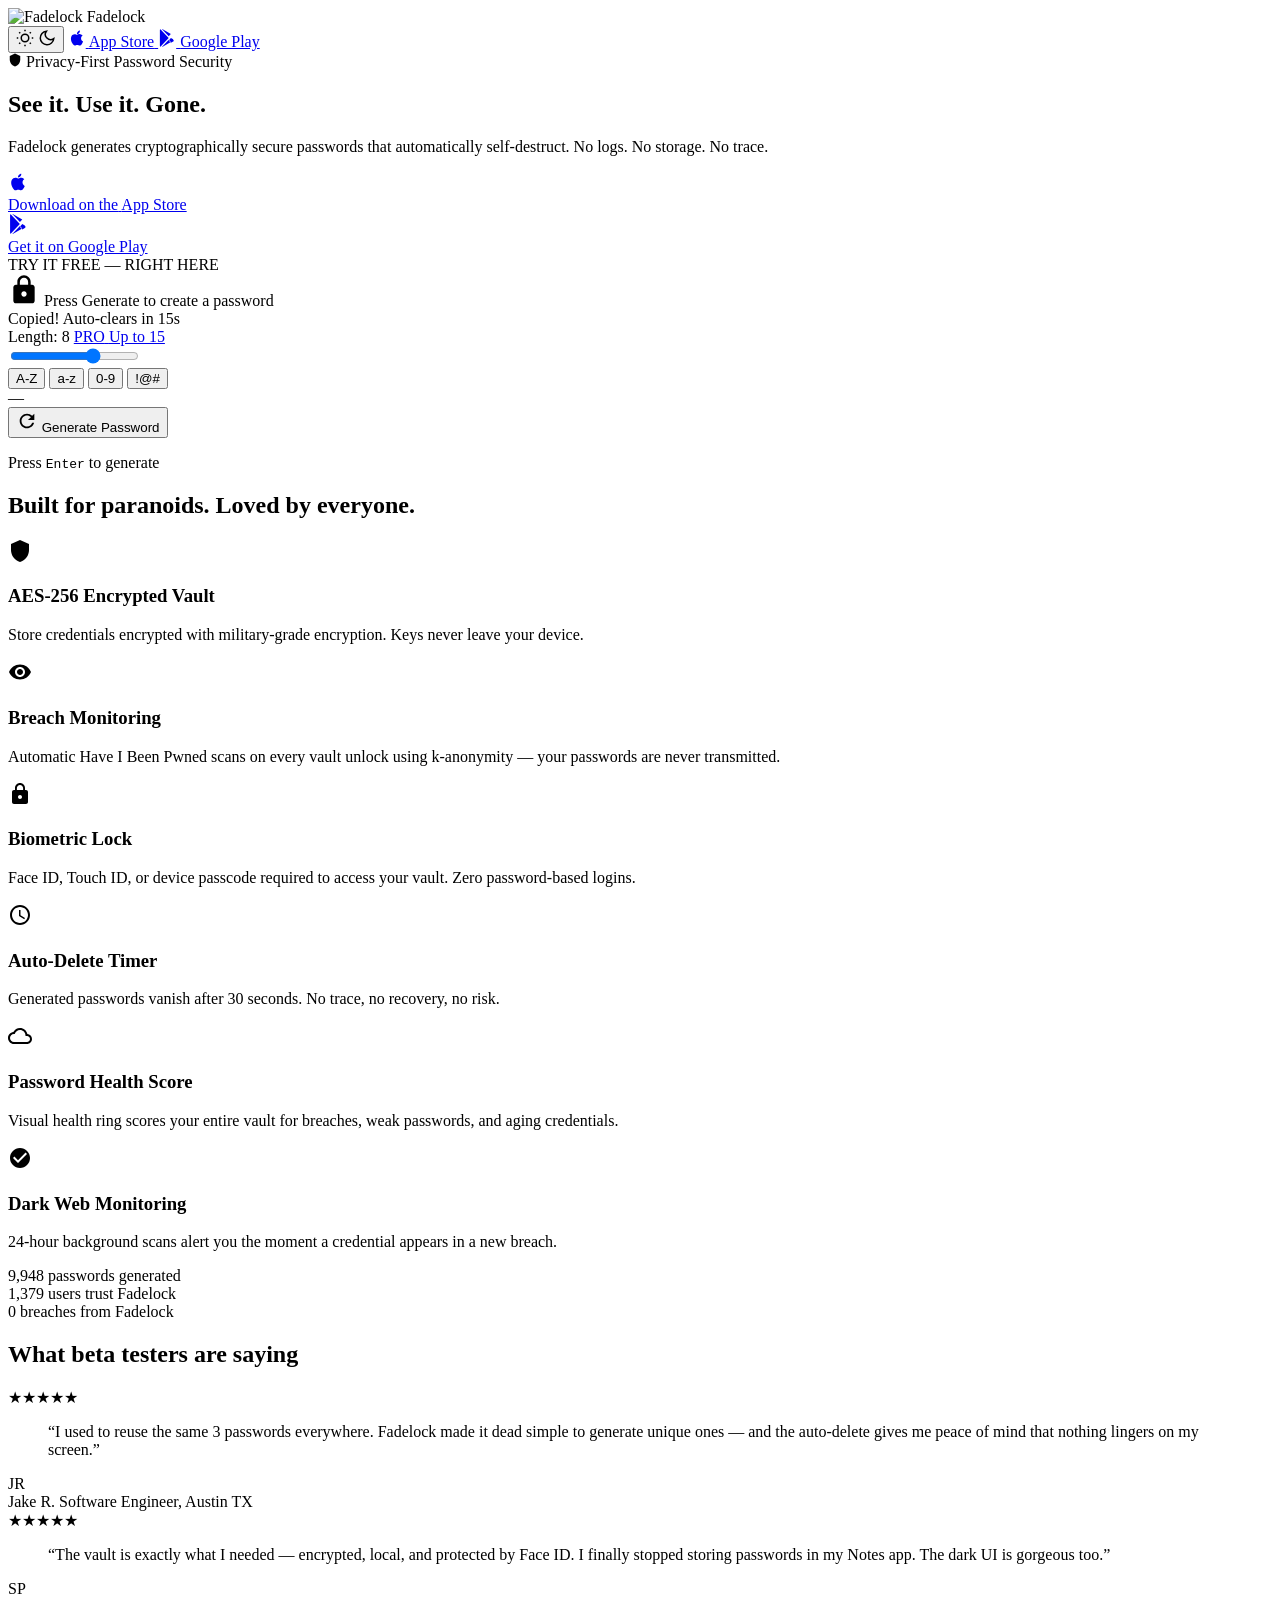
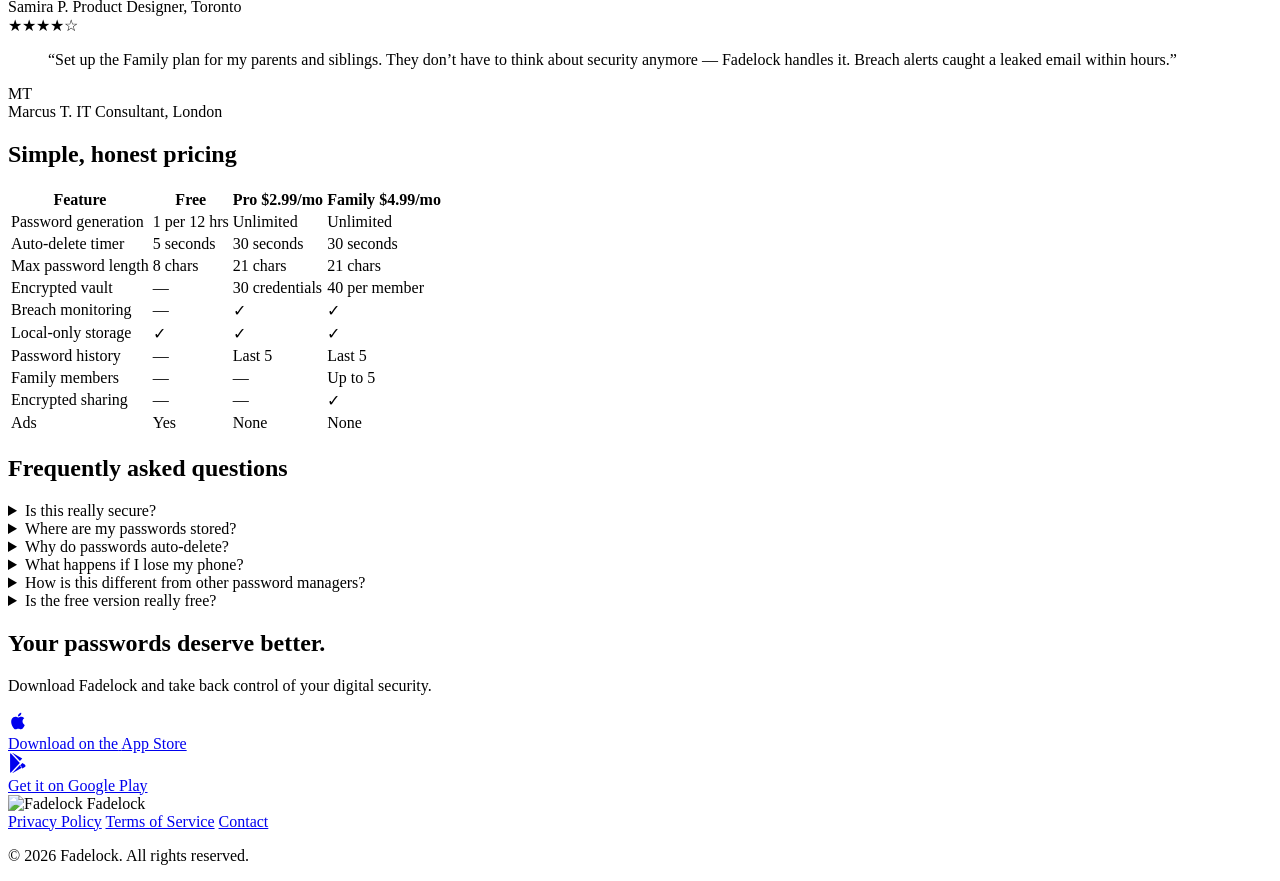
==== commit 3e6465b5: "Update index.html" ====
--- a/index.html
+++ b/index.html
@@ -419,15 +419,15 @@
           </tr>
           <tr>
             <td>Max password length</td>
-            <td>10 chars</td>
-            <td>15 chars</td>
-            <td>15 chars</td>
+            <td>8 chars</td>
+            <td>21 chars</td>
+            <td>21 chars</td>
           </tr>
           <tr>
             <td>Encrypted vault</td>
             <td>&mdash;</td>
-            <td>20 credentials</td>
-            <td>30 per member</td>
+            <td>30 credentials</td>
+            <td>40 per member</td>
           </tr>
           <tr>
             <td>Breach monitoring</td>
